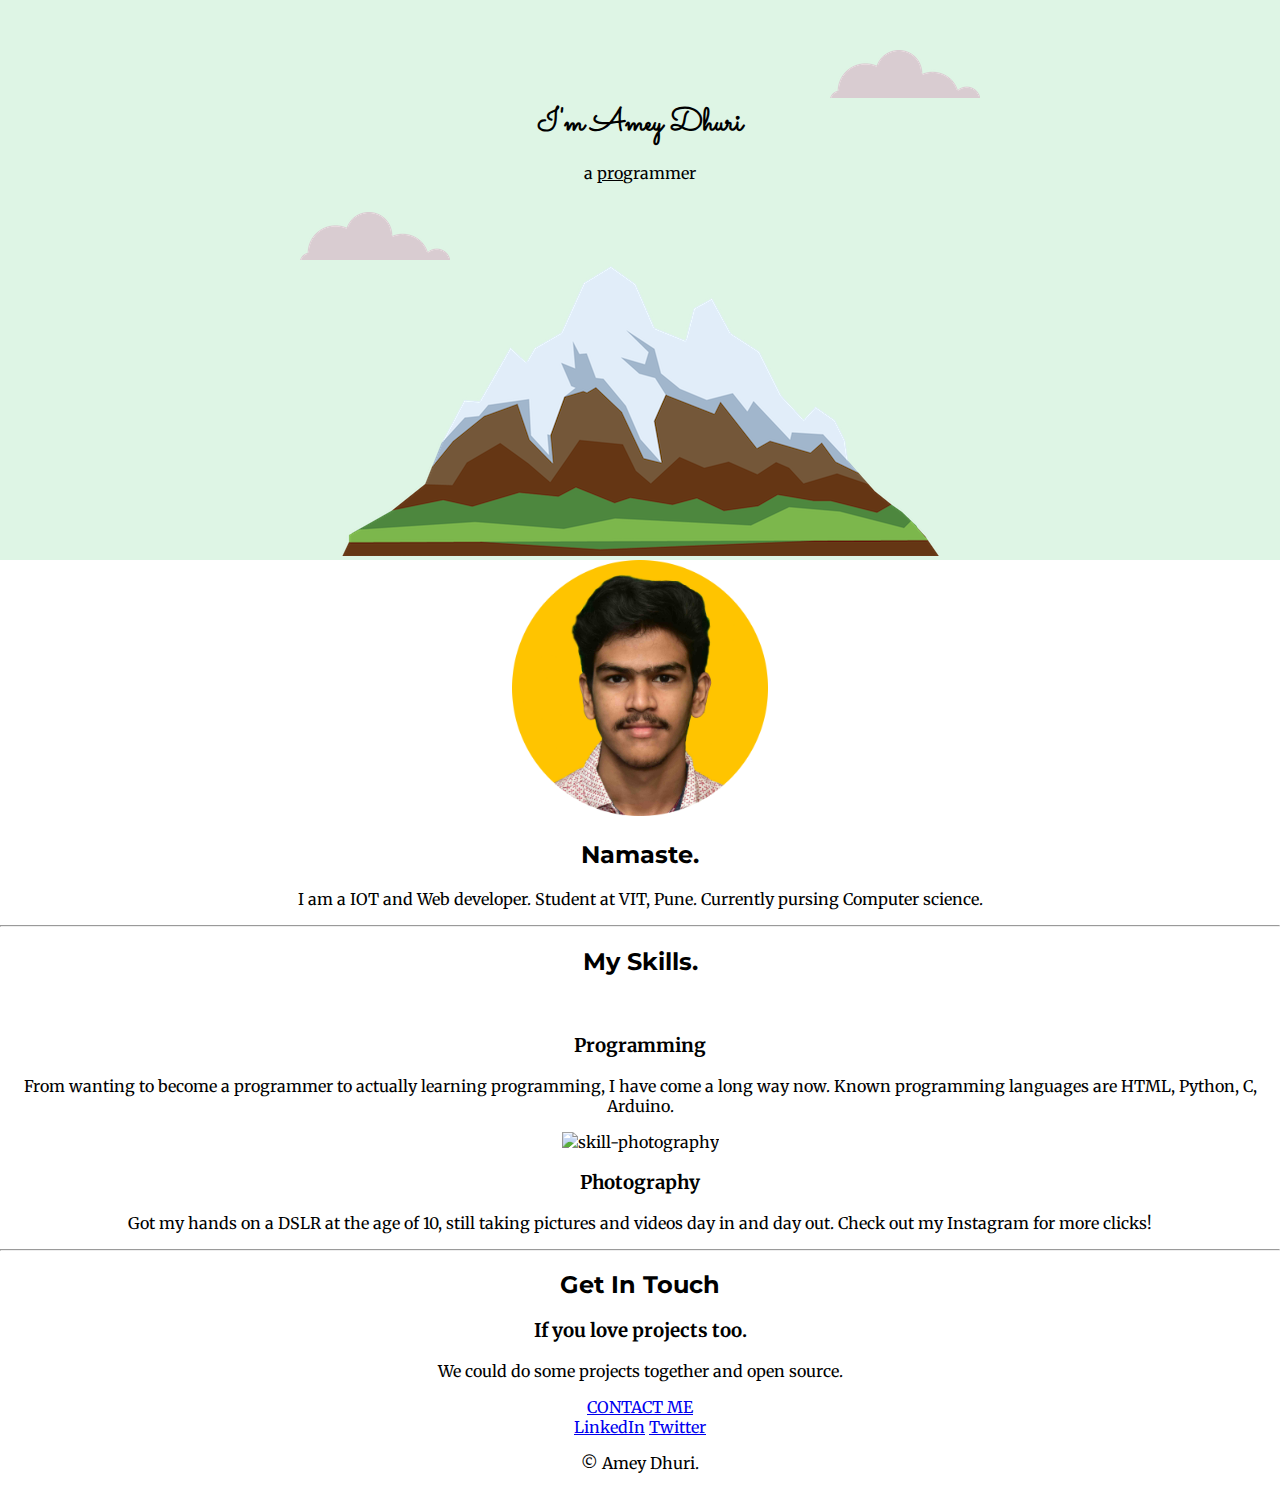
==== html/index.html @ 56932938 "lecture 52" ====
<!DOCTYPE html>
<html lang="en">
	<head>
		<meta charset="UTF-8" />
		<meta http-equiv="X-UA-Compatible" content="IE=edge" />
		<meta name="viewport" content="width=device-width, initial-scale=1.0" />
		<title>Personal Site</title>
		<link rel="stylesheet" href="/css/style.css" />
		<link rel="icon" href="/html/profile/icon/423092.png" />
		<link rel="preconnect" href="https://fonts.googleapis.com" />
		<link rel="preconnect" href="https://fonts.gstatic.com" crossorigin />
		<link
			href="https://fonts.googleapis.com/css2?family=Merriweather&family=Montserrat&family=Sacramento&display=swap"
			rel="stylesheet"
		/>
	</head>
	<body>
		<div class="topcontainer">
			<img
				class="cloud-top"
				src="/html/images/cloud.png"
				alt="cloud-top"
			/>
			<h1>I'm Amey Dhuri</h1>
			<p>a <span class="pro">pro</span>grammer</p>
			<img
				class="cloud-bottom"
				src="/html/images/cloud.png"
				alt="cloud-bottom"
			/>
			<img
				class="mountain"
				src="/html/images/mountain.png"
				alt="mountain"
			/>
		</div>
		<div class="middle-container">
			<div class="profile">
				<img src="\html\images\profile.png" alt="profile" width="20%" />
				<h2>Namaste.</h2>
				<p>
					I am a IOT and Web developer. Student at VIT, Pune.
					Currently pursing Computer science.
				</p>
			</div>
			<hr />
			<div class="skills">
				<h2>My Skills.</h2>
				<div class="skill-row">
					<img
						class=""
						src="https://media3.giphy.com/media/5Lmn42BCOy99RaGRP7/giphy.gif?cid=ecf05e47ticu8yqhut4zu637sxmmqouhae5f64m22bwp53nu&rid=giphy.gif&ct=s"
						width="300px"
						alt=""
					/>
					<h3>Programming</h3>
					<p>
						From wanting to become a programmer to actually learning
						programming, I have come a long way now. Known
						programming languages are HTML, Python, C, Arduino.
					</p>
				</div>
				<div class="skill-row">
					<img
						class=""
						src="https://media4.giphy.com/media/JqytdDcYyJ1A13Xtxm/giphy.gif?cid=ecf05e47pct17l579z54q76chy4sqy36byp2lsr9gwnbu7nw&rid=giphy.gif&ct=s"
						width="300px"
						alt="skill-photography"
					/>
					<h3>Photography</h3>
					<p>
						Got my hands on a DSLR at the age of 10, still taking
						pictures and videos day in and day out. Check out my
						Instagram for more clicks!
					</p>
				</div>
			</div>
			<hr />
			<div class="contact-me">
				<h2>Get In Touch</h2>
				<h3>If you love projects too.</h3>
				<p>
					We could do some projects together and open source.
				</p>
				<a class="btn" href="mailto:dhuriamey02@gmail.com">CONTACT ME</a>
			</div>
		</div>

		<div class="bottom-container">
			<a class="footer-link" href="https://www.linkedin.com/in/dhuriamey02/">LinkedIn</a>
			<a class="footer-link" href="https://twitter.com/dhuriamey02">Twitter</a>
			<p>© Amey Dhuri.</p>
		</div>
	</body>
</html>
---- css/style.css ----
body {
	margin: 0px;
	text-align: center;
	font-family: "Merriweather", serif;
}
h1 {
	margin-block: 0px;
	font-family: "Sacramento", cursive;
}
h2 {
	font-family: "Montserrat", sans-serif;
}
.pro {
	text-decoration: underline;
}
.topcontainer {
	background-color: #def5e5;
	padding-top: 100px;
	position: relative; /*parent container need to be relative so that child containers can be set accordingly*/
}
.middlecontainer {
}
.bottomcontainer {
}
.cloud-top {
	position: absolute;
	right: 300px;
	top: 50px;
}
.cloud-bottom {
	position: absolute;
	left: 300px;
	bottom: 300px;
}
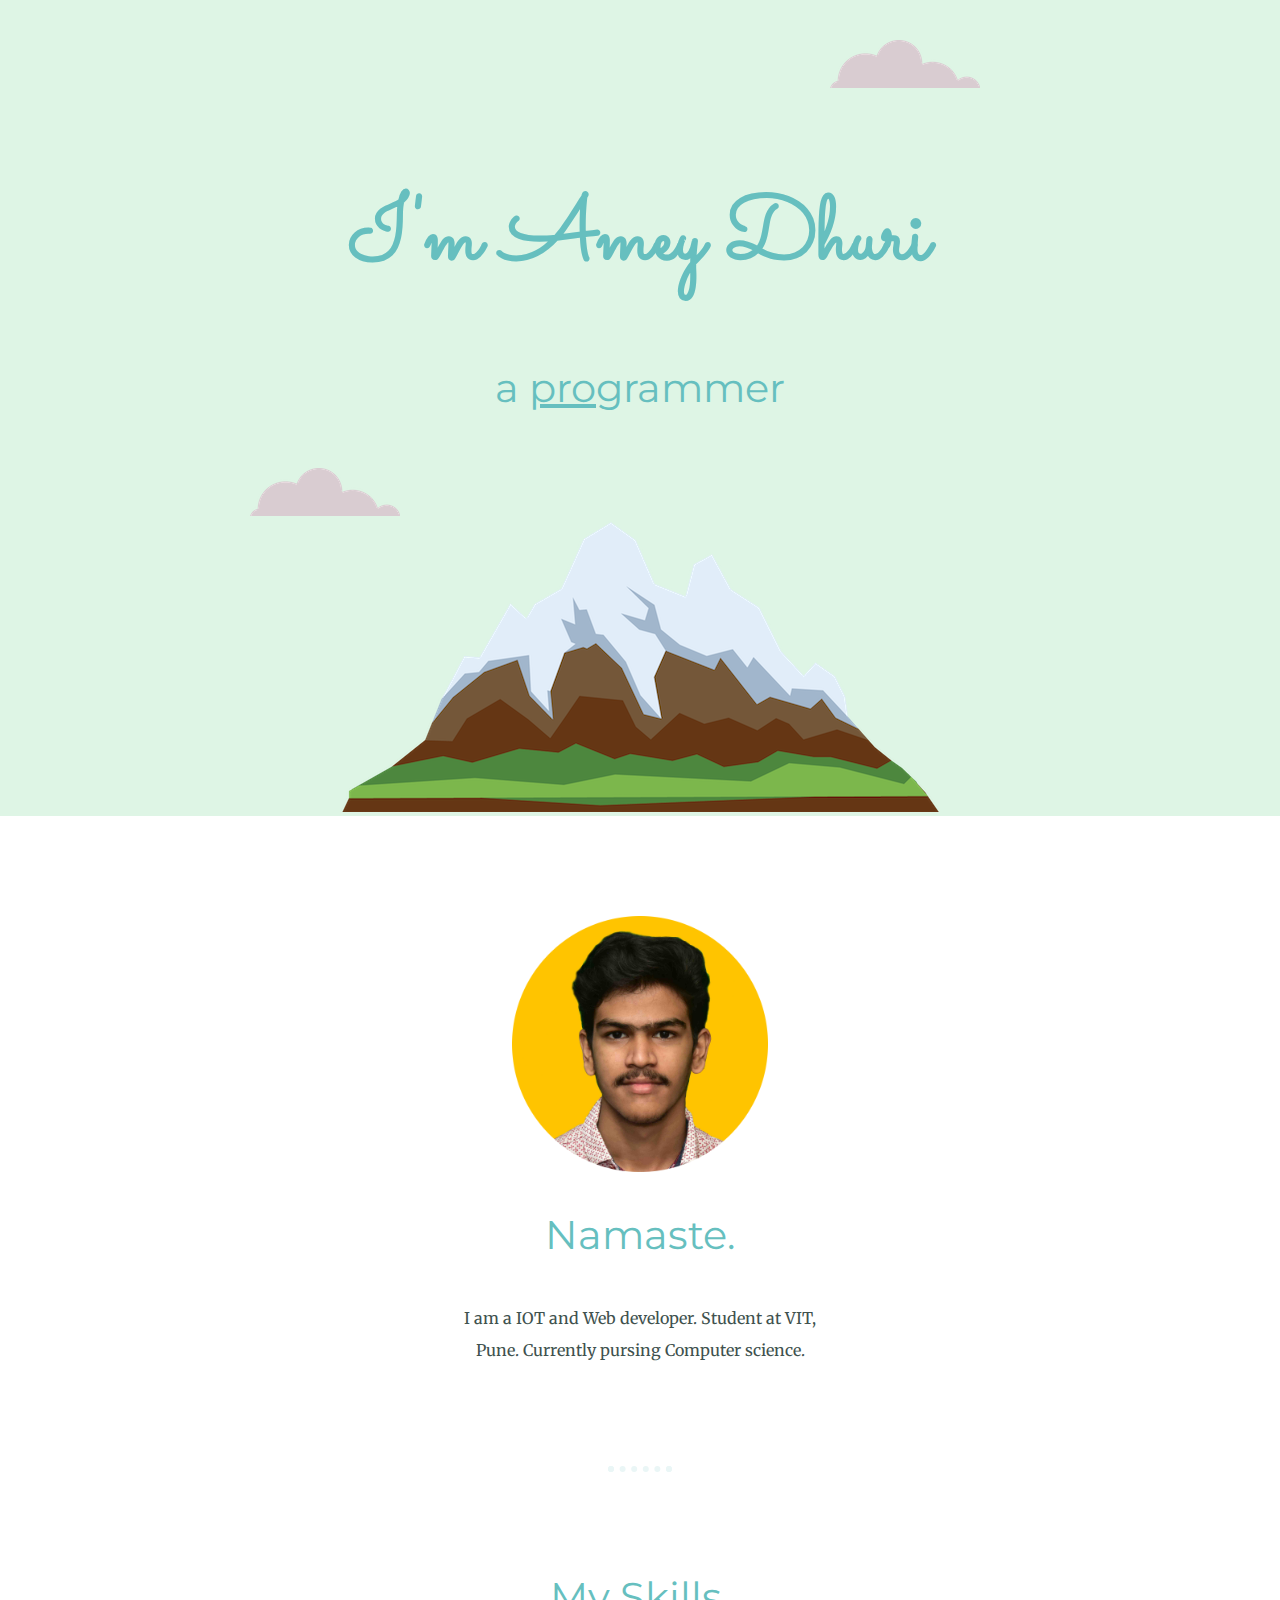
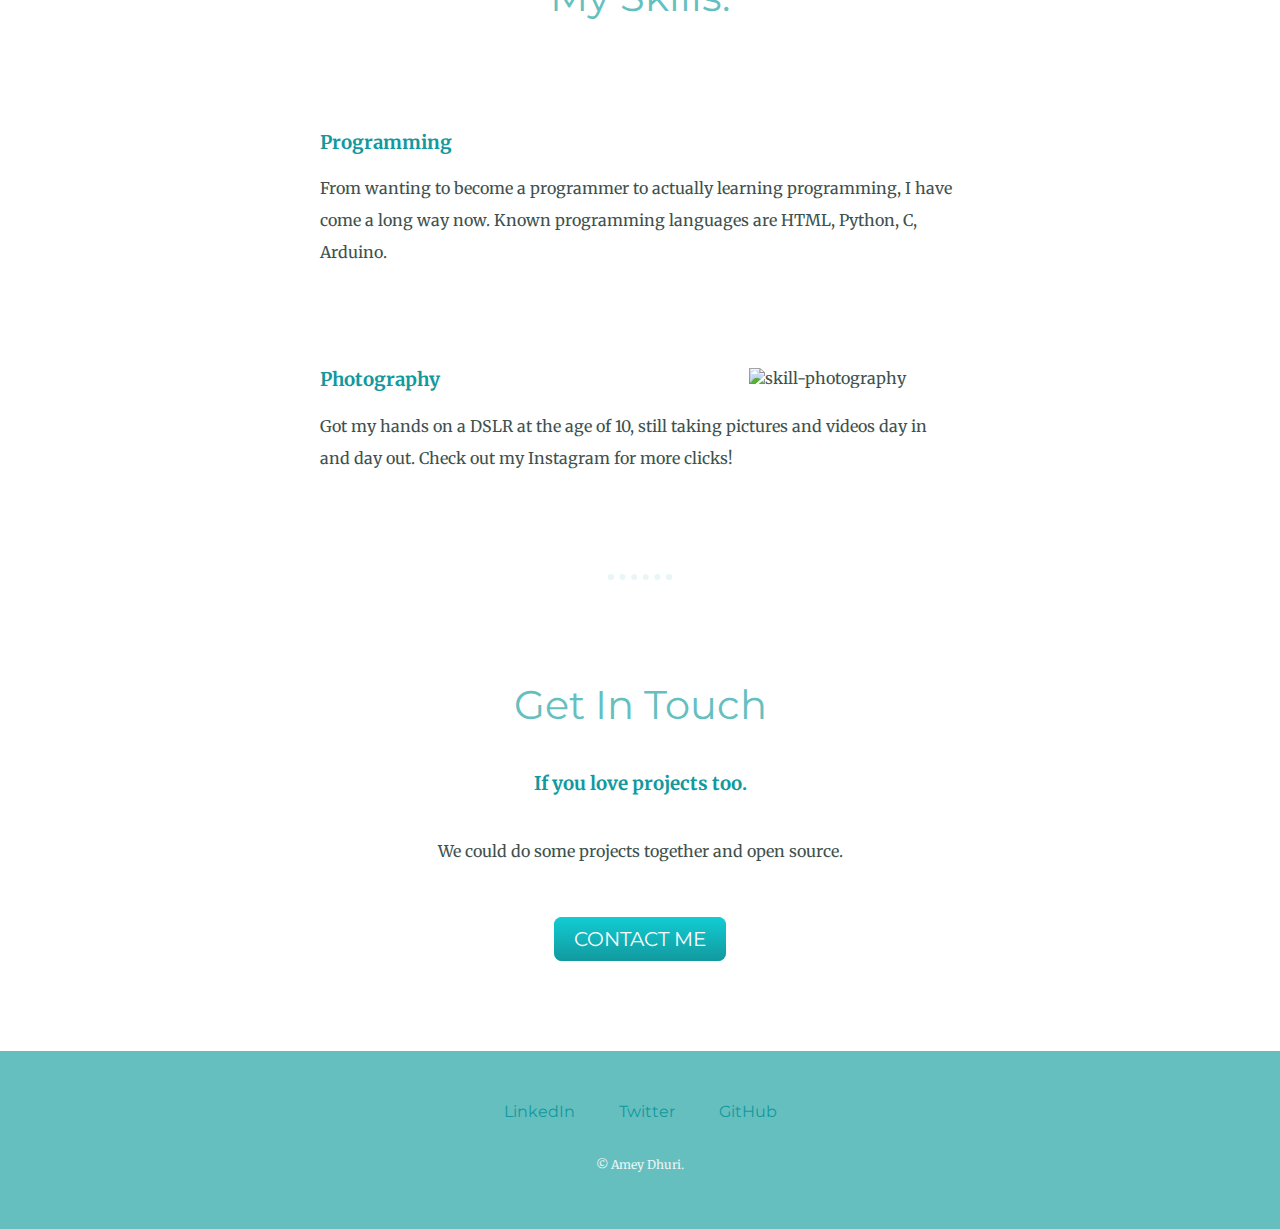
==== commit 651c1279: "completed css" ====
--- a/html/index.html
+++ b/html/index.html
@@ -22,7 +22,7 @@
 				alt="cloud-top"
 			/>
 			<h1>I'm Amey Dhuri</h1>
-			<p>a <span class="pro">pro</span>grammer</p>
+			<h2>a <span class="pro">pro</span>grammer</h2>
 			<img
 				class="cloud-bottom"
 				src="/html/images/cloud.png"
@@ -38,7 +38,7 @@
 			<div class="profile">
 				<img src="\html\images\profile.png" alt="profile" width="20%" />
 				<h2>Namaste.</h2>
-				<p>
+				<p class="intro">
 					I am a IOT and Web developer. Student at VIT, Pune.
 					Currently pursing Computer science.
 				</p>
@@ -48,9 +48,8 @@
 				<h2>My Skills.</h2>
 				<div class="skill-row">
 					<img
-						class=""
+						class="code-img"
 						src="https://media3.giphy.com/media/5Lmn42BCOy99RaGRP7/giphy.gif?cid=ecf05e47ticu8yqhut4zu637sxmmqouhae5f64m22bwp53nu&rid=giphy.gif&ct=s"
-						width="300px"
 						alt=""
 					/>
 					<h3>Programming</h3>
@@ -62,9 +61,8 @@
 				</div>
 				<div class="skill-row">
 					<img
-						class=""
+						class="camera-img"
 						src="https://media4.giphy.com/media/JqytdDcYyJ1A13Xtxm/giphy.gif?cid=ecf05e47pct17l579z54q76chy4sqy36byp2lsr9gwnbu7nw&rid=giphy.gif&ct=s"
-						width="300px"
 						alt="skill-photography"
 					/>
 					<h3>Photography</h3>
@@ -79,17 +77,26 @@
 			<div class="contact-me">
 				<h2>Get In Touch</h2>
 				<h3>If you love projects too.</h3>
-				<p>
-					We could do some projects together and open source.
-				</p>
-				<a class="btn" href="mailto:dhuriamey02@gmail.com">CONTACT ME</a>
+				<p class="contact-message">We could do some projects together and open source.</p>
+				<a class="btn" href="mailto:dhuriamey02@gmail.com"
+					>CONTACT ME</a
+				>
 			</div>
 		</div>
 
 		<div class="bottom-container">
-			<a class="footer-link" href="https://www.linkedin.com/in/dhuriamey02/">LinkedIn</a>
-			<a class="footer-link" href="https://twitter.com/dhuriamey02">Twitter</a>
-			<p>© Amey Dhuri.</p>
+			<a
+				class="footer-link"
+				href="https://www.linkedin.com/in/dhuriamey02/"
+				>LinkedIn</a
+			>
+			<a class="footer-link" href="https://twitter.com/dhuriamey02"
+				>Twitter</a
+			>
+			<a class="footer-link" href="https://github.com/SayuriYuto"
+				>GitHub</a
+			>
+			<p class="copyright">© Amey Dhuri.</p>
 		</div>
 	</body>
 </html>
--- a/css/style.css
+++ b/css/style.css
@@ -2,13 +2,42 @@
 	margin: 0px;
 	text-align: center;
 	font-family: "Merriweather", serif;
+	color: #40514e;
 }
 h1 {
-	margin-block: 0px;
+	margin: 50px auto 0px auto;
 	font-family: "Sacramento", cursive;
+	font-size: 5.625rem;
+	color: #66bfbf;
+	line-height: 2;
 }
 h2 {
 	font-family: "Montserrat", sans-serif;
+	font-size: 2.5rem;
+	color: #66bfbf;
+	font-weight: normal;
+	padding-bottom: 10px;
+}
+h3 {
+	color: #11999e;
+}
+a {
+	color: #11999e;
+	margin: 10px 20px;
+	text-decoration: none;
+	font-family: "Montserrat", sans-serif;
+}
+a:hover{
+	color: #eaf6f6;
+}
+p {
+	line-height: 2;
+}
+hr {
+	border: dotted #eaf6f6 6px;
+	border-bottom: none;
+	width: 4%;
+	margin: 100px auto;
 }
 .pro {
 	text-decoration: underline;
@@ -18,17 +47,79 @@
 	padding-top: 100px;
 	position: relative; /*parent container need to be relative so that child containers can be set accordingly*/
 }
-.middlecontainer {
+.middle-container {
+	margin: 100px 0px;
 }
-.bottomcontainer {
+.bottom-container {
+	padding: 50px 0px 20px;
+	background-color: #66bfbf;
 }
 .cloud-top {
 	position: absolute;
 	right: 300px;
-	top: 50px;
+	top: 40px;
 }
 .cloud-bottom {
 	position: absolute;
-	left: 300px;
+	left: 250px;
 	bottom: 300px;
 }
+
+.skill-row {
+	width: 50%;
+	margin: 100px auto 100px auto;
+	text-align: left;
+}
+.code-img {
+	width: 25%;
+	float: left;
+	margin-right: 30px;
+}
+.camera-img {
+	width: 33%;
+	float: right;
+	margin-left: 30px;
+}
+
+.btn {
+	background: #11cdd4;
+	background-image: -webkit-linear-gradient(top, #11cdd4, #11999e);
+	background-image: -moz-linear-gradient(top, #11cdd4, #11999e);
+	background-image: -ms-linear-gradient(top, #11cdd4, #11999e);
+	background-image: -o-linear-gradient(top, #11cdd4, #11999e);
+	background-image: linear-gradient(to bottom, #11cdd4, #11999e);
+	-webkit-border-radius: 8;
+	-moz-border-radius: 8;
+	border-radius: 8px;
+	font-family: "Montserrat", sans-serif;
+	color: #ffffff;
+	font-size: 20px;
+	padding: 10px 20px 10px 20px;
+	text-decoration: none;
+}
+
+.btn:hover {
+	background: #30e3cb;
+	background-image: -webkit-linear-gradient(top, #30e3cb, #2bc4ad);
+	background-image: -moz-linear-gradient(top, #30e3cb, #2bc4ad);
+	background-image: -ms-linear-gradient(top, #30e3cb, #2bc4ad);
+	background-image: -o-linear-gradient(top, #30e3cb, #2bc4ad);
+	background-image: linear-gradient(to bottom, #30e3cb, #2bc4ad);
+	text-decoration: none;
+}
+
+.contact-message{
+	width: 40%;
+	margin: 40px auto 60px;
+}
+
+.intro {
+	width: 30%;
+	margin: auto;
+}
+
+.copyright {
+	color: #eaf6f6;
+	font-size: 0.75rem;
+	padding: 20px 0px;
+}